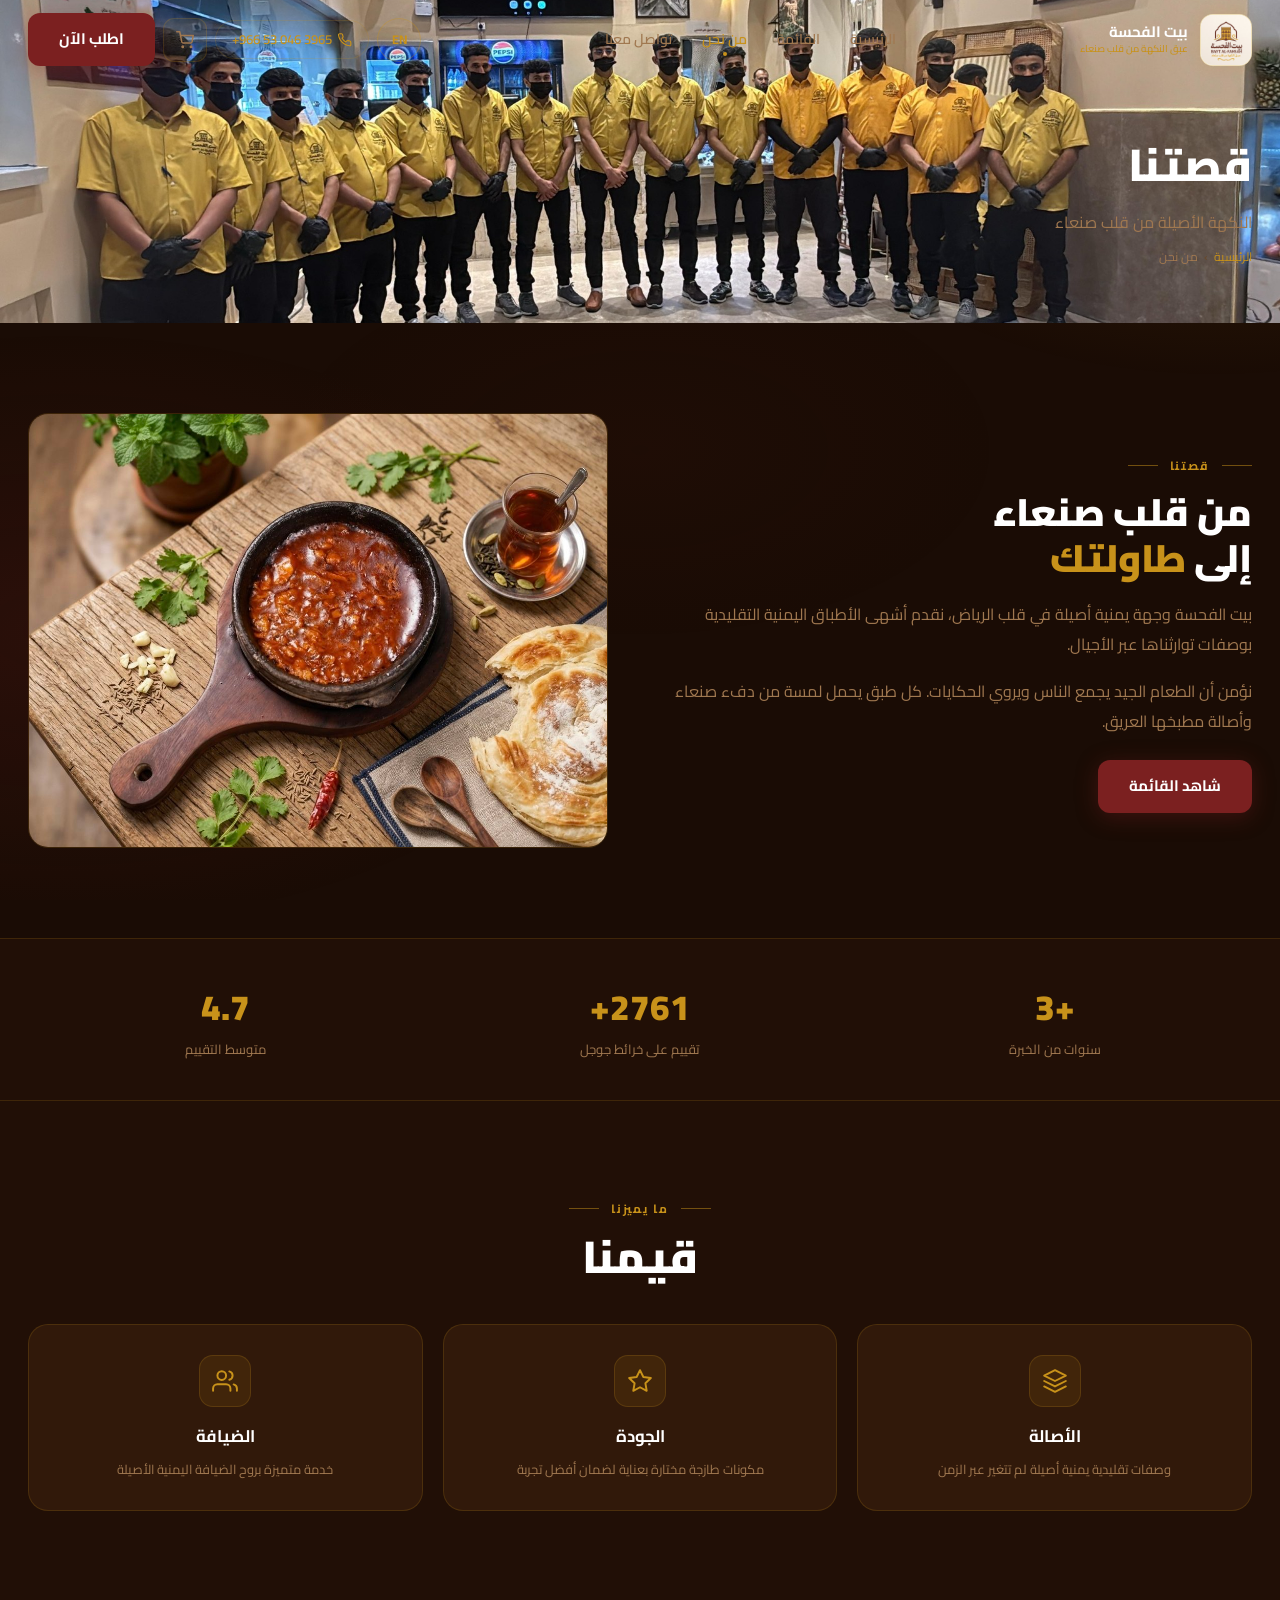
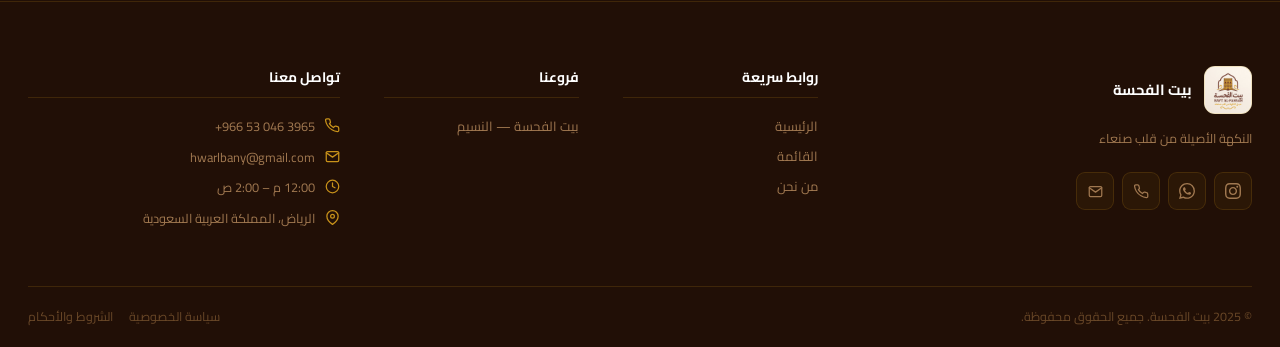
==== about.html @ 32261060 "Initial commit" ====
﻿<!DOCTYPE html>
<html lang="ar" dir="rtl">
<head>
  <meta charset="UTF-8">
  <meta name="viewport" content="width=device-width, initial-scale=1.0">
  <title>من نحن — بيت الفحسة</title>
  <meta name="description" content="قصة بيت الفحسة — وجهة يمنية أصيلة في قلب الرياض تقدم أصيل المطبخ اليمني.">
  <link rel="stylesheet" href="css/style.css">
</head>
<body>

<!-- ══ HEADER ══════════════════════════════════════════════════════ -->
<header class="site-header" id="siteHeader">
  <div class="header-inner">
    <a href="index.html" class="header-logo">
      <div class="logo-img-wrap">
        <img src="photos/loogogg.jpg" alt="بيت الفحسة">
      </div>
      <div class="logo-text-stack">
        <span class="logo-name">بيت الفحسة</span>
        <span class="logo-tag">عبق النكهة من قلب صنعاء</span>
      </div>
    </a>

    <nav class="main-nav">
      <a href="index.html"        class="nav-link"        id="navHome">الرئيسية</a>
      <a href="menu.html"         class="nav-link"        id="navMenu">القائمة</a>
      <a href="about.html"        class="nav-link active"  id="navAbout">من نحن</a>
      <a href="index.html#social" class="nav-link"        id="navContact">تواصل معنا</a>
    </nav>

    <div class="header-cta">
      <button class="lang-toggle" id="langToggle" onclick="window.toggleLang()">EN</button>
      <a href="tel:+966530463965" class="header-phone">
        <span class="icon" style="width:14px;height:14px;"><svg viewBox="0 0 24 24" fill="none" stroke="currentColor" stroke-width="2" stroke-linecap="round" stroke-linejoin="round"><path d="M22 16.92v3a2 2 0 01-2.18 2 19.79 19.79 0 01-8.63-3.07A19.5 19.5 0 013.95 12 19.79 19.79 0 01.87 3.43 2 2 0 012.86 1.28h3a2 2 0 012 1.72c.127.96.36 1.903.7 2.81a2 2 0 01-.45 2.11L7.09 9a16 16 0 006.29 6.29l1.79-1.79a2 2 0 012.11-.45c.907.34 1.85.573 2.81.7a2 2 0 011.72 2.07z"/></svg></span>
        <span class="phone-ltr" dir="ltr">+966 53 046 3965</span>
      </a>
      <button class="cart-btn" aria-label="السلة" onclick="window.openCart()">
        <span class="icon" style="width:18px;height:18px;"><svg viewBox="0 0 24 24" fill="none" stroke="currentColor" stroke-width="2" stroke-linecap="round" stroke-linejoin="round"><circle cx="9" cy="21" r="1"/><circle cx="20" cy="21" r="1"/><path d="M1 1h4l2.68 13.39a2 2 0 002 1.61h9.72a2 2 0 002-1.61L23 6H6"/></svg></span>
        <span class="cart-count" id="cartCount1"></span>
      </button>
      <a href="menu.html" class="btn btn-primary order-now-btn" id="headerOrderBtn">اطلب الآن</a>
    </div>

    <button class="hamburger" id="hamburger" aria-label="القائمة">
      <span></span><span></span><span></span>
    </button>
  </div>
</header>

<!-- ══ MOBILE NAV ═══════════════════════════════════════════════════ -->
<nav class="mobile-nav" id="mobileNav">
  <div class="mobile-nav-links">
    <a href="index.html"        class="mobile-nav-link"        id="mnavHome">الرئيسية</a>
    <a href="menu.html"         class="mobile-nav-link"        id="mnavMenu">القائمة</a>
    <a href="about.html"        class="mobile-nav-link active"  id="mnavAbout">من نحن</a>
    <a href="index.html#social" class="mobile-nav-link"        id="mnavContact">تواصل معنا</a>
    <a href="tel:+966530463965" class="mobile-call-link"><span class="phone-ltr" dir="ltr">+966 53 046 3965</span></a>
  </div>
</nav>

<!-- ══ PAGE HERO ════════════════════════════════════════════════════ -->
<section class="page-hero">
  <div class="page-hero-bg"><img src="photos/tt.jpg" alt=""></div>
  <div class="container page-hero-content">
    <h1 id="aboutTitle">من نحن</h1>
    <p id="aboutSub">النكهة الأصيلة من قلب صنعاء</p>
    <div class="breadcrumb">
      <a href="index.html">الرئيسية</a>
      <span class="breadcrumb-sep">›</span>
      <span>من نحن</span>
    </div>
  </div>
</section>

<!-- ══ STORY SECTION ════════════════════════════════════════════════ -->
<section class="section" id="aboutSection">
  <div class="container">
    <div class="about-story-grid">
      <div class="about-story-text reveal">
        <span class="section-badge">قصتنا</span>
        <h2>من قلب صنعاء<br>إلى <span class="gold-text">طاولتك</span></h2>
        <p id="aboutStory1">
          بيت الفحسة وجهة يمنية أصيلة في قلب الرياض، نقدم أشهى الأطباق اليمنية التقليدية بوصفات توارثناها عبر الأجيال.
        </p>
        <p id="aboutStory2">
          نؤمن أن الطعام الجيد يجمع الناس ويروي الحكايات. كل طبق يحمل لمسة من دفء صنعاء وأصالة مطبخها العريق.
        </p>
        <div style="display:flex; gap:12px; flex-wrap:wrap; margin-top:24px;">
          <a href="menu.html" class="btn btn-primary">شاهد القائمة</a>
        </div>
      </div>

      <div class="about-story-img reveal reveal-delay-2">
        <img src="photos/%D9%81%D8%AD%D8%B3%D8%A9.jpg" alt="فحسة يمنية">
      </div>
    </div>
  </div>
</section>

<!-- ══ STATS BAR ════════════════════════════════════════════════════ -->
<div style="background: var(--bg-2); border-top: 1px solid var(--border); border-bottom: 1px solid var(--border); padding: 40px 0;">
  <div class="container">
    <div style="display:grid; grid-template-columns: repeat(3, 1fr); gap:20px; text-align:center;">
      <div class="reveal reveal-delay-1">
        <div style="font-size:2.2rem; font-weight:900; color:var(--gold);">+3</div>
        <div style="font-size:0.82rem; color:var(--text-dim); margin-top:4px;">سنوات من الخبرة</div>
      </div>
      <div class="reveal reveal-delay-2">
        <div style="font-size:2.2rem; font-weight:900; color:var(--gold);">2761+</div>
        <div style="font-size:0.82rem; color:var(--text-dim); margin-top:4px;">تقييم على خرائط جوجل</div>
      </div>
      <div class="reveal reveal-delay-3">
        <div style="font-size:2.2rem; font-weight:900; color:var(--gold);">4.7</div>
        <div style="font-size:0.82rem; color:var(--text-dim); margin-top:4px;">متوسط التقييم</div>
      </div>
    </div>
  </div>
</div>

<!-- ══ VALUES ═══════════════════════════════════════════════════════ -->
<section class="section" style="background: var(--bg-2);">
  <div class="container">
    <div class="reveal" style="text-align:center; margin-bottom:40px;">
      <span class="section-badge">ما يميزنا</span>
      <h2 class="section-title" id="valuesTitle">قيمنا</h2>
    </div>

    <div class="values-grid">
      <div class="value-card reveal reveal-delay-1">
        <div class="value-icon">
          <svg viewBox="0 0 24 24"><path d="M12 2L2 7l10 5 10-5-10-5z"/><path d="M2 17l10 5 10-5"/><path d="M2 12l10 5 10-5"/></svg>
        </div>
        <div class="value-title" id="val1Title">الأصالة</div>
        <div class="value-desc" id="val1Desc">وصفات تقليدية يمنية أصيلة لم تتغير عبر الزمن</div>
      </div>
      <div class="value-card reveal reveal-delay-2">
        <div class="value-icon">
          <svg viewBox="0 0 24 24"><polygon points="12 2 15.09 8.26 22 9.27 17 14.14 18.18 21.02 12 17.77 5.82 21.02 7 14.14 2 9.27 8.91 8.26 12 2"/></svg>
        </div>
        <div class="value-title" id="val2Title">الجودة</div>
        <div class="value-desc" id="val2Desc">مكونات طازجة مختارة بعناية لضمان أفضل تجربة</div>
      </div>
      <div class="value-card reveal reveal-delay-3">
        <div class="value-icon">
          <svg viewBox="0 0 24 24"><path d="M17 21v-2a4 4 0 00-4-4H5a4 4 0 00-4 4v2"/><circle cx="9" cy="7" r="4"/><path d="M23 21v-2a4 4 0 00-3-3.87"/><path d="M16 3.13a4 4 0 010 7.75"/></svg>
        </div>
        <div class="value-title" id="val3Title">الضيافة</div>
        <div class="value-desc" id="val3Desc">خدمة متميزة بروح الضيافة اليمنية الأصيلة</div>
      </div>
    </div>
  </div>
</section>

<!-- ══ FOOTER ════════════════════════════════════════════════════════ -->
<footer class="site-footer">
  <div class="container">
    <div class="footer-grid">
      <div class="footer-brand">
        <a href="index.html" class="footer-logo">
          <div class="footer-logo-img"><img src="photos/loogogg.jpg" alt="بيت الفحسة"></div>
          <span class="footer-brand-name">بيت الفحسة</span>
        </a>
        <p class="footer-tagline">النكهة الأصيلة من قلب صنعاء</p>
        <div class="footer-socials">
          <a href="https://www.instagram.com/baytalfahsah?igsh=MTFmZjhxYzB3M2JnbQ==" target="_blank" rel="noopener" class="footer-social-btn" title="Instagram"><svg viewBox="0 0 24 24" fill="currentColor" style="width:16px;height:16px;"><path d="M12 2.163c3.204 0 3.584.012 4.85.07 3.252.148 4.771 1.691 4.919 4.919.058 1.265.069 1.645.069 4.849 0 3.205-.012 3.584-.069 4.849-.149 3.225-1.664 4.771-4.919 4.919-1.266.058-1.644.07-4.85.07-3.204 0-3.584-.012-4.849-.07-3.26-.149-4.771-1.699-4.919-4.92-.058-1.265-.07-1.644-.07-4.849 0-3.204.013-3.583.07-4.849.149-3.227 1.664-4.771 4.919-4.919 1.266-.057 1.645-.069 4.849-.069zm0-2.163c-3.259 0-3.667.014-4.947.072-4.358.2-6.78 2.618-6.98 6.98-.059 1.281-.073 1.689-.073 4.948 0 3.259.014 3.668.072 4.948.2 4.358 2.618 6.78 6.98 6.98 1.281.058 1.689.072 4.948.072 3.259 0 3.668-.014 4.948-.072 4.354-.2 6.782-2.618 6.979-6.98.059-1.28.073-1.689.073-4.948 0-3.259-.014-3.667-.072-4.947-.196-4.354-2.617-6.78-6.979-6.98-1.281-.059-1.69-.073-4.949-.073zm0 5.838c-3.403 0-6.162 2.759-6.162 6.162s2.759 6.163 6.162 6.163 6.162-2.759 6.162-6.163c0-3.403-2.759-6.162-6.162-6.162zm0 10.162c-2.209 0-4-1.79-4-4 0-2.209 1.791-4 4-4s4 1.791 4 4c0 2.21-1.791 4-4 4zm6.406-11.845c-.796 0-1.441.645-1.441 1.44s.645 1.44 1.441 1.44c.795 0 1.439-.645 1.439-1.44s-.644-1.44-1.439-1.44z"/></svg></a>
          <a href="https://wa.me/966530463965" target="_blank" rel="noopener" class="footer-social-btn" title="WhatsApp"><svg viewBox="0 0 24 24" fill="currentColor" style="width:16px;height:16px;"><path d="M17.472 14.382c-.297-.149-1.758-.867-2.03-.967-.273-.099-.471-.148-.67.15-.197.297-.767.966-.94 1.164-.173.199-.347.223-.644.075-.297-.15-1.255-.463-2.39-1.475-.883-.788-1.48-1.761-1.653-2.059-.173-.297-.018-.458.13-.606.134-.133.298-.347.446-.52.149-.174.198-.298.298-.497.099-.198.05-.371-.025-.52-.075-.149-.669-1.612-.916-2.207-.242-.579-.487-.5-.669-.51-.173-.008-.371-.01-.57-.01-.198 0-.52.074-.792.372-.272.297-1.04 1.016-1.04 2.479 0 1.462 1.065 2.875 1.213 3.074.149.198 2.096 3.2 5.077 4.487.709.306 1.262.489 1.694.625.712.227 1.36.195 1.871.118.571-.085 1.758-.719 2.006-1.413.248-.694.248-1.289.173-1.413-.074-.124-.272-.198-.57-.347m-5.421 7.403h-.004a9.87 9.87 0 01-5.031-1.378l-.361-.214-3.741.982.998-3.648-.235-.374a9.86 9.86 0 01-1.51-5.26c.001-5.45 4.436-9.884 9.888-9.884 2.64 0 5.122 1.03 6.988 2.898a9.825 9.825 0 012.893 6.994c-.003 5.45-4.437 9.884-9.885 9.884m8.413-18.297A11.815 11.815 0 0012.05 0C5.495 0 .16 5.335.157 11.892c0 2.096.547 4.142 1.588 5.945L.057 24l6.305-1.654a11.882 11.882 0 005.683 1.448h.005c6.554 0 11.89-5.335 11.893-11.893a11.821 11.821 0 00-3.48-8.413z"/></svg></a>
          <a href="tel:+966530463965" class="footer-social-btn" title="Phone"><svg viewBox="0 0 24 24" fill="none" stroke="currentColor" stroke-width="2" stroke-linecap="round" stroke-linejoin="round" style="width:15px;height:15px;"><path d="M22 16.92v3a2 2 0 01-2.18 2 19.79 19.79 0 01-8.63-3.07A19.5 19.5 0 013.95 12 19.79 19.79 0 01.87 3.43 2 2 0 012.86 1.28h3a2 2 0 012 1.72c.127.96.36 1.903.7 2.81a2 2 0 01-.45 2.11L7.09 9a16 16 0 006.29 6.29l1.79-1.79a2 2 0 012.11-.45c.907.34 1.85.573 2.81.7a2 2 0 011.72 2.07z"/></svg></a>
          <a href="mailto:hwarlbany@gmail.com" class="footer-social-btn" title="Email"><svg viewBox="0 0 24 24" fill="none" stroke="currentColor" stroke-width="2" stroke-linecap="round" stroke-linejoin="round" style="width:15px;height:15px;"><path d="M4 4h16c1.1 0 2 .9 2 2v12c0 1.1-.9 2-2 2H4c-1.1 0-2-.9-2-2V6c0-1.1.9-2 2-2z"/><polyline points="22,6 12,13 2,6"/></svg></a>
        </div>
      </div>
      <div class="footer-col">
        <h4 id="footerLinksTitle">روابط سريعة</h4>
        <div class="footer-links">
          <a href="index.html" class="footer-link" id="fNavHome">الرئيسية</a>
          <a href="menu.html"  class="footer-link" id="fNavMenu">القائمة</a>
          <a href="about.html" class="footer-link" id="fNavAbout">من نحن</a>
        </div>
      </div>
      <div class="footer-col">
        <h4 id="footerBranchesTitle">فروعنا</h4>
        <div class="footer-links">
          <a href="index.html#locationSection" class="footer-link branch-name-text">بيت الفحسة — النسيم</a>
        </div>
      </div>
      <div class="footer-col">
        <h4 id="footerContactTitle">تواصل معنا</h4>
        <div class="footer-contact-row"><span class="ico"><svg viewBox="0 0 24 24"><path d="M22 16.92v3a2 2 0 01-2.18 2 19.79 19.79 0 01-8.63-3.07A19.5 19.5 0 013.95 12 19.79 19.79 0 01.87 3.43 2 2 0 012.86 1.28h3a2 2 0 012 1.72c.127.96.36 1.903.7 2.81a2 2 0 01-.45 2.11L7.09 9a16 16 0 006.29 6.29l1.79-1.79a2 2 0 012.11-.45c.907.34 1.85.573 2.81.7a2 2 0 011.72 2.07z"/></svg></span><a href="tel:+966530463965"><span class="phone-ltr" dir="ltr">+966 53 046 3965</span></a></div>
        <div class="footer-contact-row"><span class="ico"><svg viewBox="0 0 24 24"><path d="M4 4h16c1.1 0 2 .9 2 2v12c0 1.1-.9 2-2 2H4c-1.1 0-2-.9-2-2V6c0-1.1.9-2 2-2z"/><polyline points="22,6 12,13 2,6"/></svg></span><a href="mailto:hwarlbany@gmail.com">hwarlbany@gmail.com</a></div>
        <div class="footer-contact-row"><span class="ico"><svg viewBox="0 0 24 24"><circle cx="12" cy="12" r="10"/><polyline points="12 6 12 12 16 14"/></svg></span><span class="branch-hours-text">12:00 م – 2:00 ص</span></div>
        <div class="footer-contact-row"><span class="ico"><svg viewBox="0 0 24 24"><path d="M21 10c0 7-9 13-9 13s-9-6-9-13a9 9 0 0118 0z"/><circle cx="12" cy="10" r="3"/></svg></span><span>الرياض، المملكة العربية السعودية</span></div>
      </div>
    </div>
    <div class="footer-bottom">
      <span class="footer-copy" id="footerCopy">© 2025 بيت الفحسة. جميع الحقوق محفوظة.</span>
      <div class="footer-legal"><a href="#">سياسة الخصوصية</a><a href="#">الشروط والأحكام</a></div>
    </div>
  </div>
</footer>

<!-- ══ CART + CHECKOUT ══════════════════════════════════════════════ -->
<div class="cart-overlay" id="cartOverlay"></div>
<div class="cart-drawer" id="cartDrawer">
  <div class="cart-header">
    <h3 id="cartTitle">سلة الطلبات</h3>
    <button class="cart-close-btn" onclick="window.closeCart()">✕</button>
  </div>
  <div class="cart-body" id="cartBody"></div>
  <div class="cart-footer">
    <div class="delivery-note" id="deliveryNote">رسوم التوصيل تُحدد عند التواصل</div>
    <div class="cod-badge" id="cartCodBadge">الدفع عند الاستلام</div>
    <div class="cart-total-row">
      <span class="cart-total-label" id="cartTotalLabel">المجموع</span>
      <span class="cart-total-value" id="cartTotal">0 ر.س</span>
    </div>
    <button class="proceed-btn" id="proceedBtn" onclick="window.openCheckout()" disabled>تأكيد الطلب</button>
  </div>
</div>

<div class="checkout-modal" id="checkoutModal">
  <div class="checkout-header">
    <button class="back-btn" onclick="window.closeCheckout()">←</button>
    <h3 id="checkoutTitle">إتمام الطلب</h3>
  </div>
  <div class="checkout-body">
    <div class="co-section-title" id="coInfoTitle">بيانات التوصيل</div>
    <div class="co-field">
      <label data-i18n-label="co.name.lbl">الاسم الكامل <span class="co-required">*</span></label>
      <input type="text" id="coName" required data-i18n-ph="co.name.ph" placeholder="أدخل اسمك الكامل">
    </div>
    <div class="co-field">
      <label data-i18n-label="co.ph.lbl">رقم الهاتف <span class="co-required">*</span></label>
      <input type="tel" id="coPhone" dir="ltr" required data-i18n-ph="co.ph.ph" placeholder="05xxxxxxxx">
    </div>
    <div class="co-field">
      <label data-i18n-label="co.addr.lbl">عنوان التوصيل <span class="co-required">*</span></label>
      <textarea id="coAddress" required data-i18n-ph="co.addr.ph" placeholder="حي، شارع، رقم المبنى…"></textarea>
    </div>
    <div class="co-field">
      <label data-i18n-label="co.note.lbl">ملاحظات (اختياري)</label>
      <textarea id="coNotes" data-i18n-ph="co.note.ph" placeholder="أي تعليمات إضافية…"></textarea>
    </div>
    <div class="co-section-title" id="coSummaryTitle" style="margin-top:20px;">ملخص الطلب</div>
    <div id="coSummary" class="co-summary"></div>
    <div class="co-total-rows">
      <div class="co-total-row" id="coDeliveryRow"></div>
      <div class="co-total-row grand" id="coGrandTotal"></div>
    </div>
  </div>
  <div class="checkout-footer">
    <div class="cod-badge" id="coCodBadge" style="margin-bottom:10px;">الدفع عند الاستلام</div>
    <button class="submit-btn" id="submitBtn" onclick="window.submitOrder()">تأكيد الطلب</button>
  </div>
</div>

<script src="js/main.js"></script>
<script src="js/i18n.js"></script>
</body>
</html>
---- css/style.css ----
@import url('https://fonts.googleapis.com/css2?family=Cairo:wght@300;400;600;700;900&family=Noto+Sans+Arabic:wght@300;400;600;700;900&display=swap');

/* ══════════════════════════════════════════════
   BRAND IDENTITY — extracted from logo
   Maroon: #6B1E1E  |  Gold: #C8921A
   BG: deep warm espresso brown (not black)
   ══════════════════════════════════════════════ */
:root {
  /* Backgrounds — warm espresso tones, never black */
  --bg:           #1A0C05;
  --bg-2:         #210F06;
  --bg-3:         #2A1408;
  --card-bg:      #31190A;
  --card-hover:   #3C200D;

  /* Brand */
  --red:          #7B2020;
  --red-hover:    #962828;
  --red-deep:     #5A1A14;
  --gold:         #C8921A;
  --gold-light:   #D4A82E;
  --gold-dim:     rgba(200,146,26,0.13);
  --gold-glow:    rgba(200,146,26,0.22);

  /* Text */
  --white:        #FFFFFF;
  --text:         #EDD9C0;
  --text-2:       #D4B898;
  --text-dim:     #A07850;
  --muted:        #6A4828;

  /* Borders */
  --border:       rgba(200,146,26,0.18);
  --border-h:     rgba(200,146,26,0.52);
  --border-sub:   rgba(255,255,255,0.06);

  /* Shadows */
  --shadow:       0 12px 50px rgba(0,0,0,0.65);
  --shadow-card:  0 4px 24px rgba(0,0,0,0.45);
  --glow-gold:    0 0 50px rgba(200,146,26,0.18);
  --glow-red:     0 0 50px rgba(123,32,32,0.28);

  /* Shape */
  --radius:       12px;
  --radius-lg:    20px;
  --radius-xl:    32px;
  --transition:   0.3s cubic-bezier(0.4,0,0.2,1);
  --header-h:     80px;
}

/* ── Reset ─────────────────────────────────── */
*, *::before, *::after { box-sizing: border-box; margin: 0; padding: 0; }
html { font-size: 16px; direction: rtl; scroll-behavior: smooth; }
html[dir="ltr"] { direction: ltr; }
body {
  font-family: 'Cairo', 'Noto Sans Arabic', sans-serif;
  background: var(--bg);
  color: var(--text);
  line-height: 1.6;
  overflow-x: hidden;
}
/* Warm ambient glow */
body::before {
  content: '';
  position: fixed; inset: 0; z-index: -1; pointer-events: none;
  background:
    radial-gradient(ellipse 70% 55% at 5% 70%, rgba(123,32,32,0.18) 0%, transparent 60%),
    radial-gradient(ellipse 55% 45% at 95% 15%, rgba(200,146,26,0.12) 0%, transparent 60%),
    radial-gradient(ellipse 40% 30% at 50% 50%, rgba(90,26,20,0.08) 0%, transparent 70%);
}
img { max-width: 100%; display: block; }
a { text-decoration: none; color: inherit; }

/* ── Utility ────────────────────────────────── */
.container { width: 100%; max-width: 1280px; margin: 0 auto; padding: 0 28px; }
.section { padding: 90px 0; }
.gold-text { color: var(--gold); }
.phone-ltr { direction: ltr; unicode-bidi: embed; display: inline; }

/* ── Section ornament ── */
.section-badge {
  display: inline-flex;
  align-items: center;
  gap: 12px;
  color: var(--gold);
  font-size: 0.75rem;
  font-weight: 700;
  letter-spacing: 0.14em;
  text-transform: uppercase;
  margin-bottom: 14px;
}
.section-badge::before,
.section-badge::after {
  content: '';
  width: 30px; height: 1px;
  background: var(--gold);
  opacity: 0.5;
}
.section-title {
  font-size: clamp(1.9rem, 4vw, 2.8rem);
  font-weight: 900;
  color: var(--white);
  line-height: 1.15;
  margin-bottom: 14px;
}
.section-desc { color: var(--text-dim); max-width: 520px; margin-bottom: 44px; line-height: 1.8; }

/* Ornamental separator */
.ornament-sep {
  display: flex; align-items: center; gap: 14px;
  width: 180px; margin: 28px auto;
}
.ornament-sep .line {
  flex: 1; height: 1px;
  background: linear-gradient(to right, transparent, var(--gold));
  opacity: 0.5;
}
.ornament-sep .line.rev { background: linear-gradient(to left, transparent, var(--gold)); }
.ornament-sep .gem { color: var(--gold); font-size: 0.6rem; opacity: 0.8; }

/* ── Buttons ────────────────────────────────── */
.btn {
  display: inline-flex; align-items: center; justify-content: center; gap: 8px;
  padding: 13px 30px;
  border-radius: var(--radius);
  font-family: inherit; font-size: 0.95rem; font-weight: 700;
  cursor: pointer; border: none;
  transition: var(--transition); white-space: nowrap;
  position: relative; overflow: hidden;
}
.btn::after {
  content: '';
  position: absolute; top: 0; left: -100%;
  width: 100%; height: 100%;
  background: linear-gradient(90deg, transparent, rgba(255,255,255,0.07), transparent);
  transition: left 0.55s;
}
.btn:hover::after { left: 100%; }

.btn-primary {
  background: var(--red); color: var(--white);
  border: 1.5px solid transparent;
  box-shadow: 0 4px 22px rgba(123,32,32,0.38);
}
.btn-primary:hover { background: var(--red-hover); transform: translateY(-2px); box-shadow: 0 8px 30px rgba(123,32,32,0.5); }

.btn-gold {
  background: var(--gold); color: #1A0800; font-weight: 800;
  box-shadow: 0 4px 22px rgba(200,146,26,0.32);
}
.btn-gold:hover { background: var(--gold-light); transform: translateY(-2px); box-shadow: 0 8px 30px rgba(200,146,26,0.45); }

.btn-outline {
  background: transparent; color: var(--white);
  border: 1.5px solid rgba(255,255,255,0.3);
}
.btn-outline:hover { background: rgba(255,255,255,0.07); border-color: rgba(255,255,255,0.6); transform: translateY(-2px); }

.btn-outline-gold {
  background: transparent; color: var(--gold);
  border: 1.5px solid rgba(200,146,26,0.45);
}
.btn-outline-gold:hover { background: var(--gold-dim); border-color: var(--gold); transform: translateY(-2px); }

.btn-ghost {
  background: rgba(255,255,255,0.05); color: var(--text);
  border: 1px solid var(--border);
}
.btn-ghost:hover { background: rgba(255,255,255,0.09); border-color: var(--border-h); transform: translateY(-2px); }

/* ── Card base ──────────────────────────────── */
.card {
  background: var(--card-bg);
  border: 1px solid var(--border);
  border-radius: var(--radius-lg);
  position: relative; overflow: hidden;
  transition: var(--transition);
}
.card::before {
  content: '';
  position: absolute; top: 0; left: 0; right: 0;
  height: 1.5px;
  background: linear-gradient(90deg, transparent, var(--gold), transparent);
  opacity: 0; transition: opacity 0.3s;
}
.card:hover::before { opacity: 1; }
.card:hover {
  border-color: var(--border-h);
  box-shadow: var(--shadow-card), var(--glow-gold);
  transform: translateY(-3px);
}

/* ══════════════════════════════════════════════
   HEADER
   ══════════════════════════════════════════════ */
.site-header {
  position: fixed; top: 0; left: 0; right: 0;
  height: var(--header-h);
  z-index: 1000;
  background: transparent;
  transition: background 0.4s ease, border-color 0.4s ease, box-shadow 0.4s ease;
  display: flex; align-items: center;
  border-bottom: 1px solid transparent;
}
.site-header.scrolled {
  backdrop-filter: blur(28px);
  -webkit-backdrop-filter: blur(28px);
  background: rgba(22,10,4,0.92);
  border-bottom-color: var(--border);
  box-shadow: 0 2px 24px rgba(0,0,0,0.35);
}
.header-inner {
  width: 100%; max-width: 1440px;
  margin: 0 auto; padding: 0 28px;
  display: flex; align-items: center;
  justify-content: space-between; gap: 16px;
}
.header-logo {
  display: flex; align-items: center; gap: 12px;
  flex-shrink: 0; text-decoration: none;
}
.logo-img-wrap {
  width: 52px; height: 52px;
  border-radius: 13px;
  overflow: hidden;
  background: #fff;
  flex-shrink: 0;
  border: 1.5px solid rgba(200,146,26,0.3);
  box-shadow: 0 0 16px rgba(200,146,26,0.15);
}
.logo-img-wrap img { width: 100%; height: 100%; object-fit: contain; }
.logo-text-stack { display: flex; flex-direction: column; }
.logo-name { font-size: 0.94rem; font-weight: 700; color: var(--white); line-height: 1.2; }
.logo-tag { font-size: 0.61rem; color: var(--gold); font-weight: 500; }

.main-nav { display: flex; align-items: center; gap: 2px; }
.nav-link {
  position: relative;
  padding: 8px 14px; border-radius: 8px;
  font-size: 0.88rem; font-weight: 600;
  color: var(--text-dim); transition: var(--transition);
}
.nav-link:hover { color: var(--white); background: rgba(255,255,255,0.05); }
.nav-link.active { color: var(--gold); }
.nav-link.active::after {
  content: '';
  position: absolute; bottom: 3px; left: 50%; transform: translateX(-50%);
  width: 4px; height: 4px; border-radius: 50%;
  background: var(--gold);
}

.header-cta { display: flex; align-items: center; gap: 8px; flex-shrink: 0; }
.lang-toggle {
  width: 44px; height: 44px; border-radius: 50px;
  background: rgba(200,146,26,0.08);
  border: 1.5px solid rgba(200,146,26,0.28);
  color: var(--gold);
  font-family: inherit; font-size: 0.78rem; font-weight: 700;
  cursor: pointer; transition: var(--transition);
  display: flex; align-items: center; justify-content: center;
}
.lang-toggle:hover { background: rgba(200,146,26,0.16); }
.header-phone {
  display: flex; align-items: center; gap: 6px;
  padding: 8px 16px; border-radius: 50px;
  border: 1px solid var(--border);
  color: var(--gold); font-size: 0.82rem; font-weight: 600;
  transition: var(--transition);
}
.header-phone:hover { background: var(--gold-dim); border-color: var(--gold); }
.cart-btn {
  position: relative;
  width: 44px; height: 44px;
  background: rgba(200,146,26,0.06);
  border: 1px solid var(--border);
  border-radius: 11px; color: var(--text-dim);
  cursor: pointer;
  display: flex; align-items: center; justify-content: center;
  transition: var(--transition); font-size: 1.1rem;
}
.cart-btn:hover { background: var(--gold-dim); color: var(--gold); border-color: var(--border-h); }
.cart-count {
  position: absolute; top: -4px; left: -4px;
  width: 18px; height: 18px;
  background: var(--red); color: #fff;
  font-size: 0.62rem; font-weight: 700;
  border-radius: 50%;
  display: none; align-items: center; justify-content: center;
}
.cart-count.visible { display: flex; }
.order-now-btn { display: flex; }

.hamburger {
  display: none; flex-direction: column; gap: 4.5px;
  width: 44px; height: 44px;
  align-items: center; justify-content: center;
  background: none; border: none;
  cursor: pointer; padding: 0;
  border-radius: 10px; transition: var(--transition);
}
.hamburger:hover { background: rgba(255,255,255,0.05); }
.hamburger span { display: block; width: 22px; height: 2px; background: var(--text-dim); border-radius: 2px; transition: var(--transition); }
.hamburger.open span:nth-child(1) { transform: translateY(6.5px) rotate(45deg); background: var(--gold); }
.hamburger.open span:nth-child(2) { opacity: 0; }
.hamburger.open span:nth-child(3) { transform: translateY(-6.5px) rotate(-45deg); background: var(--gold); }

.mobile-nav {
  display: none; position: fixed;
  top: var(--header-h); left: 0; right: 0;
  background: rgba(12,8,6,0.98);
  backdrop-filter: blur(24px);
  z-index: 999; padding: 12px 16px 24px;
  border-bottom: 1px solid var(--border);
}
.mobile-nav.open { display: block; }
.mobile-nav-links { display: flex; flex-direction: column; gap: 2px; }
.mobile-nav-link {
  display: flex; align-items: center;
  padding: 13px 16px; border-radius: var(--radius);
  font-size: 1rem; font-weight: 700;
  color: var(--text-dim); transition: var(--transition);
  border-bottom: 1px solid var(--border-sub);
}
.mobile-nav-link:last-of-type { border-bottom: none; }
.mobile-nav-link:hover, .mobile-nav-link.active { color: var(--gold); background: var(--gold-dim); }
.mobile-call-link {
  display: flex; align-items: center; gap: 10px;
  padding: 12px 16px; margin-top: 12px;
  border-radius: var(--radius);
  background: rgba(200,146,26,0.08);
  border: 1px solid rgba(200,146,26,0.22);
  color: var(--gold); font-weight: 700; font-size: 0.94rem;
  direction: ltr; justify-content: center;
}

/* ══════════════════════════════════════════════
   REVEAL ANIMATIONS
   ══════════════════════════════════════════════ */
.reveal { opacity: 0; transform: translateY(28px); transition: opacity 0.72s ease, transform 0.72s ease; }
.reveal.visible { opacity: 1; transform: translateY(0); }
.reveal-delay-1 { transition-delay: 0.1s; }
.reveal-delay-2 { transition-delay: 0.2s; }
.reveal-delay-3 { transition-delay: 0.3s; }
.reveal-delay-4 { transition-delay: 0.4s; }
.reveal-delay-5 { transition-delay: 0.5s; }

/* ══════════════════════════════════════════════
   HERO
   ══════════════════════════════════════════════ */
.hero {
  position: relative;
  min-height: 100dvh;
  display: flex; align-items: center; justify-content: center;
  overflow: hidden; padding-top: var(--header-h);
}
.hero-media { position: absolute; inset: 0; z-index: 0; }
.hero-video { width: 100%; height: 100%; object-fit: cover; }
.hero-img-fallback { width: 100%; height: 100%; object-fit: cover; }
.hero-overlay {
  position: absolute; inset: 0;
  background:
    linear-gradient(to top, rgba(22,10,4,0.97) 0%, rgba(22,10,4,0.55) 50%, rgba(22,10,4,0.15) 100%);
}
/* Vignette sides */
.hero-vignette {
  position: absolute; inset: 0; z-index: 1; pointer-events: none;
  background:
    radial-gradient(ellipse 80% 100% at 50% 50%, transparent 40%, rgba(12,8,6,0.7) 100%);
}
.hero-content {
  position: relative; z-index: 2;
  text-align: center;
  padding: 40px 24px;
  max-width: 780px; width: 100%;
}

/* Hero Logo */
.hero-logo-wrap {
  position: relative;
  margin: 0 auto 32px;
  width: 140px; height: 140px;
}
.hero-logo-glow {
  position: absolute; inset: -20px;
  background: radial-gradient(circle, rgba(200,146,26,0.22) 0%, transparent 70%);
  border-radius: 50%;
  animation: logo-pulse 3.5s ease-in-out infinite;
  z-index: 0;
}
@keyframes logo-pulse {
  0%, 100% { opacity: 0.5; transform: scale(1); }
  50% { opacity: 1; transform: scale(1.08); }
}
.hero-logo-frame {
  position: relative; z-index: 1;
  width: 140px; height: 140px;
  border-radius: 28px;
  overflow: hidden;
  background: #fff;
  border: 2px solid rgba(200,146,26,0.5);
  box-shadow:
    0 0 0 6px rgba(200,146,26,0.06),
    0 0 0 12px rgba(200,146,26,0.03),
    0 20px 60px rgba(0,0,0,0.6);
}
.hero-logo-frame img { width: 100%; height: 100%; object-fit: contain; }

.hero-ornament {
  color: var(--gold);
  font-size: 0.75rem;
  letter-spacing: 0.3em;
  margin-bottom: 20px;
  opacity: 0.7;
}

/* Hero eyebrow — small English brand name */
.hero-eyebrow {
  font-size: clamp(0.65rem, 1.5vw, 0.8rem);
  font-weight: 700;
  letter-spacing: 0.35em;
  color: var(--gold);
  margin-bottom: 18px;
  opacity: 0.85;
}
.hero-title {
  font-size: clamp(3.5rem, 10vw, 7.5rem);
  font-weight: 900;
  color: var(--white);
  line-height: 1;
  margin-bottom: 20px;
  text-shadow: 0 8px 60px rgba(0,0,0,0.6);
}
/* Gold tagline with flanking lines */
.hero-tagline-row {
  display: flex;
  align-items: center;
  justify-content: center;
  gap: 16px;
  margin-bottom: 28px;
}
.hero-tagline-line {
  flex: 1;
  max-width: 80px;
  height: 1px;
  background: linear-gradient(to right, transparent, rgba(200,146,26,0.6));
}
.hero-tagline-line.rev { background: linear-gradient(to left, transparent, rgba(200,146,26,0.6)); }
/* Shimmer gold tagline below the title */
.hero-tagline-gold {
  font-size: clamp(0.88rem, 2vw, 1.15rem);
  font-weight: 600;
  letter-spacing: 0.06em;
  background: linear-gradient(135deg, var(--gold) 0%, var(--gold-light) 50%, var(--gold) 100%);
  -webkit-background-clip: text;
  -webkit-text-fill-color: transparent;
  background-clip: text;
  background-size: 200% auto;
  animation: shimmer-text 4s linear infinite;
  white-space: nowrap;
}
.hero-title .line-gold {
  display: block;
  background: linear-gradient(135deg, var(--gold) 0%, var(--gold-light) 50%, var(--gold) 100%);
  -webkit-background-clip: text;
  -webkit-text-fill-color: transparent;
  background-clip: text;
  background-size: 200% auto;
  animation: shimmer-text 4s linear infinite;
}
@keyframes shimmer-text {
  0% { background-position: 0% center; }
  100% { background-position: 200% center; }
}
.hero-subtitle {
  font-size: clamp(0.9rem, 2vw, 1.08rem);
  color: rgba(237,217,192,0.7);
  max-width: 500px; margin: 0 auto 34px;
  line-height: 1.8;
}
.hero-ctas { display: flex; gap: 12px; justify-content: center; flex-wrap: wrap; margin-bottom: 48px; }
.hero-ctas .btn { min-width: 158px; padding: 14px 34px; font-size: 1rem; }

.hero-stats {
  display: inline-flex;
  background: rgba(255,255,255,0.04);
  backdrop-filter: blur(14px);
  border: 1px solid var(--border);
  border-radius: 50px;
  padding: 14px 0;
  flex-wrap: wrap; justify-content: center;
}
.stat-item {
  display: flex; flex-direction: column; align-items: center;
  padding: 0 26px; position: relative;
}
.stat-item + .stat-item::before {
  content: '';
  position: absolute; left: 0; top: 10%; height: 80%; width: 1px;
  background: var(--border);
}
.stat-num { font-size: 1.35rem; font-weight: 900; color: var(--gold); line-height: 1; }
.stat-label { font-size: 0.67rem; color: var(--text-dim); margin-top: 3px; }

/* ══════════════════════════════════════════════
   FEATURED DISHES
   ══════════════════════════════════════════════ */
.featured-with-video {
  display: grid;
  grid-template-columns: 1fr 260px;
  gap: 20px;
  align-items: stretch;
}
.featured-video-card {
  border-radius: var(--radius-lg);
  overflow: hidden;
  border: 1px solid var(--border);
  box-shadow: 0 12px 40px rgba(0,0,0,0.4);
  min-height: 320px;
}
.featured-video-card video {
  width: 100%; height: 100%;
  object-fit: cover;
  display: block;
}
.featured-grid { display: grid; grid-template-columns: repeat(3, 1fr); gap: 20px; }
.featured-card {
  position: relative;
  border-radius: var(--radius-lg);
  overflow: hidden;
  aspect-ratio: 4/5;
  cursor: pointer;
  display: block;
  transition: var(--transition);
  border: 1px solid var(--border);
}
.featured-card:hover { transform: translateY(-5px); border-color: var(--border-h); box-shadow: var(--glow-gold); }
.featured-card:hover .featured-img { transform: scale(1.07); }
.featured-img { width: 100%; height: 100%; object-fit: cover; transition: transform 0.65s ease; }
.featured-overlay { position: absolute; inset: 0; background: linear-gradient(to top, rgba(12,8,6,0.96) 0%, rgba(12,8,6,0.3) 55%, transparent 100%); }
.featured-body { position: absolute; bottom: 0; left: 0; right: 0; padding: 22px; }
.featured-badge {
  display: inline-block;
  background: var(--red); color: #fff;
  font-size: 0.68rem; font-weight: 700;
  padding: 4px 13px; border-radius: 50px;
  margin-bottom: 10px;
}
.featured-badge.badge-gold { background: var(--gold); color: #1A0800; }
.featured-name { font-size: 1.22rem; font-weight: 900; color: var(--white); margin-bottom: 6px; }
.featured-desc {
  font-size: 0.79rem; color: var(--text-dim);
  margin-bottom: 14px;
  display: -webkit-box;
  -webkit-line-clamp: 2;
  -webkit-box-orient: vertical;
  overflow: hidden;
}
.featured-footer { display: flex; align-items: center; justify-content: space-between; }
.featured-price { font-size: 1.08rem; font-weight: 700; color: var(--gold); }
.featured-price small { font-size: 0.65rem; color: var(--text-dim); font-weight: 400; }
.featured-cta {
  display: flex; align-items: center; gap: 5px;
  color: var(--gold); font-size: 0.78rem; font-weight: 700;
  transition: gap 0.2s ease;
}
.featured-card:hover .featured-cta { gap: 10px; }

/* ══════════════════════════════════════════════
   LOCATION / BRANCH SECTION
   ══════════════════════════════════════════════ */
.location-card {
  background: var(--card-bg);
  border: 1px solid var(--border);
  border-radius: var(--radius-xl);
  overflow: hidden;
  display: grid;
  grid-template-columns: 1.1fr 1fr;
}
.location-photo {
  position: relative;
  overflow: hidden;
  min-height: 380px;
}
.location-photo img {
  width: 100%; height: 100%;
  object-fit: cover;
  transition: transform 0.6s ease;
}
.location-card:hover .location-photo img { transform: scale(1.04); }
.location-photo-overlay {
  position: absolute; inset: 0;
  background: linear-gradient(to left, rgba(31,21,8,0.8) 0%, transparent 60%);
}
.location-body {
  padding: 44px 40px;
  display: flex; flex-direction: column; justify-content: center; gap: 20px;
}
.location-name {
  font-size: 1.5rem; font-weight: 900; color: var(--white);
  margin-bottom: 4px;
}
.location-area { font-size: 0.88rem; color: var(--gold); margin-bottom: 4px; }
.location-info-list { display: flex; flex-direction: column; gap: 10px; }
.location-info-row {
  display: flex; align-items: flex-start; gap: 10px;
  font-size: 0.82rem; color: var(--text-dim);
}
.location-info-row .ico { width: 16px; height: 16px; flex-shrink: 0; color: var(--gold); margin-top: 2px; }
.location-info-row .ico svg { width: 100%; height: 100%; stroke: currentColor; fill: none; stroke-width: 2; stroke-linecap: round; stroke-linejoin: round; }
.location-actions { display: flex; gap: 10px; flex-wrap: wrap; margin-top: 6px; }
.location-actions .btn { flex: 1; min-width: 130px; padding: 11px 18px; font-size: 0.84rem; }

/* ══════════════════════════════════════════════
   SVG ICON SYSTEM
   ══════════════════════════════════════════════ */
.icon {
  display: inline-flex; align-items: center; justify-content: center;
  width: 1.1em; height: 1.1em; flex-shrink: 0; color: inherit;
}
.icon svg { width: 100%; height: 100%; }

/* ══════════════════════════════════════════════
   SOCIAL SECTION — Professional
   ══════════════════════════════════════════════ */
.social-pro-grid {
  display: grid;
  grid-template-columns: repeat(2, 1fr);
  gap: 16px;
  max-width: 860px;
  margin: 0 auto;
}
.social-pro-card {
  display: flex; align-items: center; gap: 20px;
  padding: 22px 28px;
  background: var(--card-bg);
  border: 1px solid var(--border);
  border-radius: var(--radius-lg);
  text-decoration: none;
  transition: var(--transition);
  position: relative; overflow: hidden;
}
.social-pro-card::after {
  content: '';
  position: absolute; top: 0; left: 0; right: 0;
  height: 2px;
  opacity: 0; transition: opacity 0.3s;
}
.social-pro-card.instagram::after { background: linear-gradient(90deg,#f09433,#dc2743,#bc1888); }
.social-pro-card.facebook::after  { background: #1877f2; }
.social-pro-card.whatsapp::after  { background: #25D366; }
.social-pro-card.tiktok::after    { background: linear-gradient(90deg,#69C9D0,#EE1D52); }
.social-pro-card:hover { transform: translateY(-3px); border-color: var(--border-h); box-shadow: var(--shadow-card); }
.social-pro-card:hover::after { opacity: 1; }
.social-pro-icon {
  width: 50px; height: 50px; border-radius: 14px;
  display: flex; align-items: center; justify-content: center; flex-shrink: 0;
}
.social-pro-icon svg { width: 26px; height: 26px; fill: #fff; }
.social-pro-card.instagram .social-pro-icon { background: linear-gradient(135deg,#f09433,#e6683c,#dc2743,#cc2366,#bc1888); }
.social-pro-card.facebook  .social-pro-icon { background: #1877f2; }
.social-pro-card.whatsapp  .social-pro-icon { background: linear-gradient(135deg,#25D366,#128C7E); }
.social-pro-card.tiktok    .social-pro-icon { background: #111; border: 1px solid rgba(105,201,208,0.3); }
.social-pro-info { flex: 1; min-width: 0; }
.social-pro-name { font-size: 0.98rem; font-weight: 700; color: var(--white); margin-bottom: 3px; }
.social-pro-cta  { font-size: 0.78rem; color: var(--text-dim); }
.social-pro-arrow {
  width: 20px; height: 20px; color: var(--gold);
  opacity: 0.4; transition: var(--transition); flex-shrink: 0;
  display: flex; align-items: center; justify-content: center;
}
.social-pro-arrow svg { width: 100%; height: 100%; stroke: currentColor; fill: none; }
html[dir="rtl"] .social-pro-arrow svg { transform: scaleX(-1); }
.social-pro-card:hover .social-pro-arrow { opacity: 1; }

/* ══════════════════════════════════════════════
   VIDEO SHOWCASE
   ══════════════════════════════════════════════ */
.video-showcase-wrap {
  max-width: 420px;
  margin: 0 auto;
  border-radius: 24px;
  overflow: hidden;
  box-shadow: 0 28px 70px rgba(0,0,0,0.55), 0 0 0 1px var(--border);
  position: relative;
}
.showcase-video {
  width: 100%;
  display: block;
}
@media (max-width: 500px) {
  .video-showcase-wrap { max-width: 100%; border-radius: 16px; }
}

/* ══════════════════════════════════════════════
   CTA SECTION
   ══════════════════════════════════════════════ */
.cta-section { position: relative; overflow: hidden; padding: 110px 0; text-align: center; }
.cta-bg { position: absolute; inset: 0; }
.cta-bg img { width: 100%; height: 100%; object-fit: cover; }
.cta-bg-overlay { position: absolute; inset: 0; background: rgba(12,8,6,0.87); }
.cta-glow {
  position: absolute; top: 50%; left: 50%; transform: translate(-50%,-50%);
  width: 600px; height: 350px;
  background: radial-gradient(ellipse, rgba(123,32,32,0.28) 0%, transparent 70%);
  z-index: 0;
}
.cta-content { position: relative; z-index: 1; max-width: 680px; margin: 0 auto; padding: 0 28px; }
.cta-title { font-size: clamp(2rem, 4.5vw, 3.2rem); font-weight: 900; color: var(--white); margin-bottom: 16px; }
.cta-desc { color: var(--text-dim); margin-bottom: 36px; font-size: 1rem; }
.cta-btns { display: flex; gap: 14px; justify-content: center; flex-wrap: wrap; }
.cta-btns .btn { min-width: 160px; }

/* ══════════════════════════════════════════════
   FOOTER
   ══════════════════════════════════════════════ */
.site-footer {
  background: var(--bg-2);
  border-top: 1px solid var(--border);
  padding: 64px 0 0;
}
.footer-grid { display: grid; grid-template-columns: 2fr 1fr 1fr 1.6fr; gap: 44px; margin-bottom: 48px; }
.footer-brand { max-width: 290px; }
.footer-logo { display: flex; align-items: center; gap: 12px; margin-bottom: 14px; text-decoration: none; }
.footer-logo-img { width: 48px; height: 48px; border-radius: 11px; overflow: hidden; background: #fff; border: 1.5px solid rgba(200,146,26,0.28); }
.footer-logo-img img { width: 100%; height: 100%; object-fit: contain; }
.footer-brand-name { font-size: 0.92rem; font-weight: 700; color: var(--white); }
.footer-tagline { font-size: 0.79rem; color: var(--text-dim); margin-bottom: 22px; line-height: 1.75; }
.footer-socials { display: flex; gap: 8px; flex-wrap: wrap; }
.footer-social-btn {
  width: 38px; height: 38px; border-radius: 9px;
  background: rgba(200,146,26,0.06);
  border: 1px solid var(--border);
  display: flex; align-items: center; justify-content: center;
  color: var(--text-dim); font-size: 0.88rem;
  cursor: pointer; transition: var(--transition);
  text-decoration: none;
}
.footer-social-btn:hover { background: var(--red); color: #fff; border-color: var(--red); }
.footer-col h4 {
  font-size: 0.86rem; font-weight: 700; color: var(--white);
  margin-bottom: 18px; padding-bottom: 9px;
  border-bottom: 1px solid var(--border);
}
.footer-links { display: flex; flex-direction: column; gap: 9px; }
.footer-link {
  font-size: 0.82rem; color: var(--text-dim);
  transition: var(--transition);
  display: flex; align-items: center; gap: 6px;
}
.footer-link:hover { color: var(--gold); padding-inline-start: 4px; }
.footer-contact-row {
  display: flex; gap: 10px;
  font-size: 0.8rem; color: var(--text-dim);
  margin-bottom: 10px;
  align-items: flex-start;
}
.footer-contact-row .ico { flex-shrink: 0; color: var(--gold); margin-top: 2px; width: 15px; height: 15px; }
.footer-contact-row .ico svg { width: 100%; height: 100%; stroke: currentColor; fill: none; stroke-width: 2; stroke-linecap: round; stroke-linejoin: round; }
.footer-bottom {
  border-top: 1px solid var(--border);
  padding: 20px 0;
  display: flex; align-items: center;
  justify-content: space-between; flex-wrap: wrap; gap: 12px;
}
.footer-copy { font-size: 0.78rem; color: var(--muted); }
.footer-legal { display: flex; gap: 16px; }
.footer-legal a { font-size: 0.78rem; color: var(--muted); transition: var(--transition); }
.footer-legal a:hover { color: var(--text-dim); }

/* ══════════════════════════════════════════════
   CART DRAWER
   ══════════════════════════════════════════════ */
.cart-overlay {
  position: fixed; inset: 0;
  background: rgba(0,0,0,0.65);
  z-index: 2000; opacity: 0; pointer-events: none;
  transition: opacity 0.3s;
  backdrop-filter: blur(2px);
}
.cart-overlay.open { opacity: 1; pointer-events: all; }
.cart-drawer {
  position: fixed; top: 0; right: 0; bottom: 0;
  width: 420px;
  background: var(--bg-3);
  border-left: 1px solid var(--border);
  z-index: 2001;
  transform: translateX(100%);
  transition: transform 0.36s cubic-bezier(0.4,0,0.2,1);
  display: flex; flex-direction: column; overflow: hidden;
}
html[dir="ltr"] .cart-drawer { left: 0; right: auto; transform: translateX(-100%); border-left: none; border-right: 1px solid var(--border); }
.cart-drawer.open { transform: translateX(0); }
.cart-header {
  display: flex; align-items: center; justify-content: space-between;
  padding: 20px 20px 16px;
  border-bottom: 1px solid var(--border); flex-shrink: 0;
}
.cart-header h3 { font-size: 1.05rem; font-weight: 700; color: var(--white); }
.cart-close-btn {
  width: 36px; height: 36px; border-radius: 8px;
  background: rgba(255,255,255,0.05); border: none;
  color: var(--text-dim); cursor: pointer;
  display: flex; align-items: center; justify-content: center;
  transition: var(--transition); font-size: 1rem;
}
.cart-close-btn:hover { background: rgba(255,255,255,0.1); color: var(--white); }
.cart-body { flex: 1; overflow-y: auto; padding: 16px 20px; }
.cart-empty {
  display: flex; flex-direction: column;
  align-items: center; justify-content: center;
  height: 200px; gap: 10px; text-align: center;
}
.cart-empty-icon { width: 48px; height: 48px; opacity: 0.35; color: var(--text-dim); }
.cart-empty-icon svg { width: 100%; height: 100%; stroke: currentColor; fill: none; stroke-width: 1.5; }
.cart-empty p { color: var(--text-dim); font-size: 0.9rem; }
.cart-empty span { font-size: 0.78rem; color: var(--muted); }
.cart-item {
  display: flex; align-items: center; gap: 10px;
  padding: 11px 0; border-bottom: 1px solid var(--border-sub);
}
.cart-item:last-child { border-bottom: none; }
.cart-item-name { flex: 1; font-size: 0.87rem; font-weight: 600; color: var(--text); }
.cart-item-price { font-size: 0.8rem; color: var(--gold); font-weight: 600; white-space: nowrap; }
.qty-controls {
  display: flex; align-items: center; gap: 6px;
  background: var(--card-bg); border: 1px solid var(--border);
  border-radius: 8px; padding: 2px 8px;
}
.qty-btn { background: none; border: none; color: var(--text-dim); font-size: 1rem; cursor: pointer; padding: 2px 3px; transition: var(--transition); }
.qty-btn:hover { color: var(--gold); }
.qty-num { font-size: 0.88rem; font-weight: 700; color: var(--white); min-width: 18px; text-align: center; }
.remove-item-btn { background: none; border: none; color: var(--muted); font-size: 0.88rem; cursor: pointer; transition: var(--transition); padding: 4px; }
.remove-item-btn:hover { color: #e53935; }
.cart-footer {
  padding: 14px 20px;
  border-top: 1px solid var(--border); flex-shrink: 0;
  padding-bottom: max(16px, env(safe-area-inset-bottom));
}
.delivery-note {
  display: flex; align-items: center; gap: 8px;
  padding: 9px 14px; border-radius: 10px;
  background: rgba(200,146,26,0.07);
  border: 1px solid rgba(200,146,26,0.18);
  font-size: 0.77rem; color: var(--gold); margin-bottom: 10px;
}
.free-delivery-badge { background: rgba(76,175,80,0.1); border-color: rgba(76,175,80,0.3); color: #66bb6a; }
.cod-badge { display: flex; align-items: center; gap: 6px; font-size: 0.74rem; color: var(--text-dim); margin-bottom: 12px; }
.cart-total-row { display: flex; justify-content: space-between; align-items: center; margin-bottom: 12px; }
.cart-total-label { font-size: 0.87rem; color: var(--text-dim); }
.cart-total-value { font-size: 1.08rem; font-weight: 700; color: var(--white); }
.proceed-btn {
  width: 100%; padding: 13px;
  background: var(--red); color: #fff;
  border: none; border-radius: var(--radius);
  font-family: inherit; font-size: 0.95rem; font-weight: 700;
  cursor: pointer; transition: var(--transition);
  box-shadow: 0 4px 18px rgba(123,32,32,0.38);
}
.proceed-btn:hover { background: var(--red-hover); }
.proceed-btn:disabled { opacity: 0.45; cursor: not-allowed; }

/* ══════════════════════════════════════════════
   CHECKOUT MODAL
   ══════════════════════════════════════════════ */
.checkout-modal {
  position: fixed; top: 0; right: 0; bottom: 0;
  width: 420px;
  background: var(--bg-3);
  border-left: 1px solid var(--border);
  z-index: 2002;
  transform: translateX(100%);
  transition: transform 0.36s cubic-bezier(0.4,0,0.2,1);
  display: flex; flex-direction: column; overflow: hidden;
}
html[dir="ltr"] .checkout-modal { left: 0; right: auto; transform: translateX(-100%); border-left: none; border-right: 1px solid var(--border); }
.checkout-modal.open { transform: translateX(0); }
.checkout-header {
  display: flex; align-items: center; gap: 12px;
  padding: 18px 20px; border-bottom: 1px solid var(--border); flex-shrink: 0;
}
.back-btn {
  width: 36px; height: 36px; border-radius: 8px;
  background: rgba(255,255,255,0.05); border: none;
  color: var(--text-dim); cursor: pointer;
  display: flex; align-items: center; justify-content: center;
  transition: var(--transition); font-size: 1rem;
}
.back-btn:hover { background: rgba(255,255,255,0.1); color: var(--gold); }
.checkout-header h3 { font-size: 1.05rem; font-weight: 700; color: var(--white); }
.checkout-body { flex: 1; overflow-y: auto; padding: 18px 20px; }
.co-section-title {
  font-size: 0.76rem; font-weight: 700;
  text-transform: uppercase; letter-spacing: 0.1em;
  color: var(--text-dim); margin-bottom: 12px; padding-bottom: 7px;
  border-bottom: 1px solid var(--border-sub);
}
.co-field { margin-bottom: 12px; }
.co-field label { display: block; font-size: 0.79rem; color: var(--text-dim); margin-bottom: 5px; }
.co-field input, .co-field textarea {
  width: 100%;
  background: var(--card-bg); border: 1px solid var(--border);
  border-radius: 10px; color: var(--text);
  font-family: inherit; font-size: 16px;
  padding: 11px 13px;
  transition: var(--transition); outline: none; resize: none;
}
.co-field input:focus, .co-field textarea:focus { border-color: var(--gold); background: var(--card-hover); }
.co-field input.field-error, .co-field textarea.field-error { border-color: var(--red); background: rgba(123,32,32,0.08); }
.co-field input.field-error::placeholder, .co-field textarea.field-error::placeholder { color: var(--red); opacity: 0.7; }
.co-field textarea { min-height: 72px; }
.co-required { color: var(--red); margin-inline-start: 2px; }
.co-item-row {
  display: flex; justify-content: space-between; align-items: center;
  padding: 7px 0; border-bottom: 1px solid var(--border-sub);
  font-size: 0.81rem;
}
.co-item-row:last-child { border-bottom: none; }
.co-item-name { color: var(--text); }
.co-item-price { color: var(--gold); font-weight: 600; }
.co-total-row { display: flex; justify-content: space-between; padding: 5px 0; font-size: 0.84rem; color: var(--text-dim); }
.co-total-row.grand { font-size: 1rem; font-weight: 700; color: var(--white); padding-top: 10px; border-top: 1px solid var(--border-sub); }
.checkout-footer {
  padding: 14px 20px; border-top: 1px solid var(--border); flex-shrink: 0;
  padding-bottom: max(16px, env(safe-area-inset-bottom));
}
.submit-btn {
  width: 100%; padding: 13px;
  background: var(--red); color: #fff;
  border: none; border-radius: var(--radius);
  font-family: inherit; font-size: 0.95rem; font-weight: 700;
  cursor: pointer; transition: var(--transition);
}
.submit-btn:hover { background: var(--red-hover); }
.submit-btn:disabled { opacity: 0.6; cursor: not-allowed; }

/* ══════════════════════════════════════════════
   TOAST + BUMP
   ══════════════════════════════════════════════ */
.add-toast {
  position: fixed; bottom: 80px;
  left: 50%; transform: translateX(-50%) translateY(14px);
  background: rgba(76,175,80,0.12);
  border: 1px solid rgba(76,175,80,0.36);
  color: #6abf6e;
  padding: 10px 26px; border-radius: 50px;
  font-size: 0.87rem; font-weight: 600;
  z-index: 3000; opacity: 0;
  transition: opacity 0.3s, transform 0.3s;
  pointer-events: none; white-space: nowrap;
}
.add-toast.show { opacity: 1; transform: translateX(-50%) translateY(0); }
@keyframes cartBump {
  0%,100% { transform: scale(1) rotate(0); }
  25% { transform: scale(1.22) rotate(-6deg); }
  50% { transform: scale(1.16) rotate(5deg); }
  75% { transform: scale(1.1) rotate(-3deg); }
}
.cart-btn.bump { animation: cartBump 0.5s ease; }

/* ══════════════════════════════════════════════
   CONFLICT MODAL
   ══════════════════════════════════════════════ */
.conflict-overlay {
  position: fixed; inset: 0;
  background: rgba(0,0,0,0.75);
  z-index: 3000;
  display: flex; align-items: center; justify-content: center;
  padding: 24px; backdrop-filter: blur(5px);
}
.conflict-modal {
  background: var(--bg-3); border: 1px solid var(--border);
  border-radius: var(--radius-lg); padding: 34px 28px;
  max-width: 400px; width: 100%; text-align: center;
}
.conflict-icon { font-size: 2.5rem; margin-bottom: 14px; }
.conflict-title { font-size: 1.1rem; font-weight: 700; color: var(--white); margin-bottom: 10px; }
.conflict-msg { font-size: 0.84rem; color: var(--text-dim); margin-bottom: 22px; line-height: 1.75; }
.conflict-btns { display: flex; gap: 10px; }
.conflict-btns .btn { flex: 1; padding: 11px; font-size: 0.84rem; }

/* ══════════════════════════════════════════════
   PAGE HERO (inner pages)
   ══════════════════════════════════════════════ */
.page-hero {
  position: relative;
  padding: calc(var(--header-h) + 50px) 0 56px;
  overflow: hidden;
}
.page-hero-bg { position: absolute; inset: 0; }
.page-hero-bg img { width: 100%; height: 100%; object-fit: cover; }
.page-hero-overlay {
  position: absolute; inset: 0;
  background: linear-gradient(135deg, rgba(12,8,6,0.95) 0%, rgba(12,8,6,0.82) 100%);
}
.page-hero-pattern {
  position: absolute; inset: 0;
  background-image: url("data:image/svg+xml,%3Csvg width='60' height='60' viewBox='0 0 60 60' xmlns='http://www.w3.org/2000/svg'%3E%3Cpath d='M30 2 L58 30 L30 58 L2 30 Z' fill='none' stroke='rgba(200,146,26,0.05)' stroke-width='1'/%3E%3C/svg%3E");
}
.page-hero-content { position: relative; z-index: 2; }
.page-hero h1 { font-size: clamp(1.9rem, 4.5vw, 2.8rem); font-weight: 900; color: var(--white); margin-bottom: 8px; }
.page-hero p { color: var(--text-dim); }
.breadcrumb { display: flex; align-items: center; gap: 6px; font-size: 0.76rem; color: var(--text-dim); margin-top: 12px; }
.breadcrumb a { color: var(--gold); transition: var(--transition); }
.breadcrumb a:hover { color: var(--gold-light); }
.breadcrumb-sep { color: var(--muted); }

/* ══════════════════════════════════════════════
   MENU PAGE
   ══════════════════════════════════════════════ */
.branch-picker-wrap {
  padding: 18px 0;
  overflow-x: auto; -webkit-overflow-scrolling: touch;
  scrollbar-width: none;
  background: var(--bg-2);
  border-bottom: 1px solid var(--border);
}
.branch-picker-wrap::-webkit-scrollbar { display: none; }
.branch-picker { display: flex; gap: 8px; padding: 0 28px; min-width: max-content; }
.branch-pill {
  display: flex; align-items: center; gap: 8px;
  padding: 9px 22px; border-radius: 50px;
  background: var(--card-bg); border: 1.5px solid var(--border);
  color: var(--text-dim); font-size: 0.84rem; font-weight: 600;
  cursor: pointer; transition: var(--transition);
  white-space: nowrap; font-family: inherit;
}
.branch-pill:hover { border-color: var(--gold); color: var(--text); }
.branch-pill.active { background: rgba(123,32,32,0.14); border-color: var(--red); color: var(--white); }
.branch-pill .dot { width: 8px; height: 8px; border-radius: 50%; background: var(--muted); }
.branch-pill.active .dot { background: var(--red); }

.cat-tabs-wrap {
  position: sticky; top: var(--header-h); z-index: 100;
  background: var(--bg);
  border-bottom: 1px solid var(--border);
  overflow-x: auto; -webkit-overflow-scrolling: touch;
  scrollbar-width: none;
}
.cat-tabs-wrap::-webkit-scrollbar { display: none; }
.cat-tabs { display: flex; padding: 0 28px; min-width: max-content; }
.cat-tab {
  padding: 14px 20px;
  background: none; border: none;
  border-bottom: 2px solid transparent;
  color: var(--text-dim); font-family: inherit;
  font-size: 0.88rem; font-weight: 600;
  cursor: pointer; transition: var(--transition); white-space: nowrap;
}
.cat-tab:hover { color: var(--text); }
.cat-tab.active { color: var(--gold); border-bottom-color: var(--gold); }

.menu-sections { padding: 28px 28px 70px; max-width: 1600px; margin: 0 auto; }
.menu-section { margin-bottom: 44px; scroll-margin-top: 160px; }
.menu-section-head { display: flex; align-items: center; gap: 12px; margin-bottom: 16px; }
.menu-section-title { font-size: 1.05rem; font-weight: 700; color: var(--white); white-space: nowrap; }
.menu-section-badge {
  display: inline-flex; align-items: center; gap: 5px;
  background: rgba(200,146,26,0.09);
  border: 1px solid rgba(200,146,26,0.22);
  color: var(--gold); font-size: 0.64rem; font-weight: 700;
  padding: 2px 10px; border-radius: 50px;
}
.menu-section-line { flex: 1; height: 1px; background: var(--border); }

.dish-grid { display: grid; grid-template-columns: repeat(6,1fr); gap: 10px; }
.dish-card {
  background: var(--card-bg);
  border: 1px solid var(--border);
  border-radius: var(--radius);
  overflow: hidden; cursor: pointer;
  transition: var(--transition);
}
.dish-card:hover { transform: translateY(-2px); border-color: var(--border-h); box-shadow: var(--shadow-card); }
.dish-photo-hold { position: relative; aspect-ratio: 3/2; overflow: hidden; background: var(--bg-3); }
.dish-photo-hold img { width: 100%; height: 100%; object-fit: cover; transition: transform 0.42s ease; }
.dish-card:hover .dish-photo-hold img { transform: scale(1.07); }
.dish-badge {
  position: absolute; top: 6px; right: 6px;
  font-size: 0.57rem; font-weight: 700;
  padding: 3px 8px; border-radius: 50px;
}
html[dir="ltr"] .dish-badge { right: 6px; left: auto; }
.badge-popular { background: var(--red); color: #fff; }
.badge-new { background: var(--gold); color: #1A0800; }
.dish-body { padding: 8px 10px 10px; }
.dish-name {
  font-size: 0.77rem; font-weight: 600; color: var(--text);
  margin-bottom: 6px;
  display: -webkit-box; -webkit-line-clamp: 2; -webkit-box-orient: vertical;
  overflow: hidden; line-height: 1.4;
}
.dish-price-row { display: flex; align-items: center; justify-content: space-between; gap: 4px; }
.dish-price { font-size: 0.82rem; font-weight: 700; color: var(--gold); }
.dish-price small { font-size: 0.6rem; color: var(--text-dim); font-weight: 400; }
.dish-add-btn {
  width: 26px; height: 26px;
  background: var(--red); color: #fff;
  border: none; border-radius: 7px;
  font-size: 1.1rem; font-weight: 700; cursor: pointer;
  display: flex; align-items: center; justify-content: center;
  transition: var(--transition); flex-shrink: 0; line-height: 1;
}
.dish-add-btn:hover { background: var(--red-hover); }
.dish-add-btn.success { background: #4caf50; }

/* ══════════════════════════════════════════════
   ABOUT PAGE
   ══════════════════════════════════════════════ */
.about-story-grid { display: grid; grid-template-columns: 1fr 1fr; gap: 64px; align-items: center; }
.about-story-text h2 { font-size: clamp(1.7rem, 3vw, 2.4rem); font-weight: 900; color: var(--white); margin-bottom: 18px; line-height: 1.2; }
.about-story-text p { color: var(--text-dim); line-height: 1.9; margin-bottom: 16px; }
.about-story-img { border-radius: var(--radius-lg); overflow: hidden; aspect-ratio: 4/3; border: 1px solid var(--border); }
.about-story-img img { width: 100%; height: 100%; object-fit: cover; }

.values-grid { display: grid; grid-template-columns: repeat(3,1fr); gap: 20px; }
.value-card {
  background: var(--card-bg); border: 1px solid var(--border);
  border-radius: var(--radius-lg); padding: 30px 24px;
  text-align: center; transition: var(--transition);
}
.value-card:hover { border-color: var(--border-h); transform: translateY(-3px); box-shadow: var(--glow-gold); }
.value-icon {
  width: 52px; height: 52px; border-radius: 14px;
  background: rgba(200,146,26,0.1);
  border: 1px solid rgba(200,146,26,0.2);
  display: flex; align-items: center; justify-content: center;
  margin: 0 auto 16px;
  color: var(--gold);
}
.value-icon svg { width: 26px; height: 26px; stroke: currentColor; fill: none; stroke-width: 1.8; stroke-linecap: round; stroke-linejoin: round; }
.value-title { font-size: 1.05rem; font-weight: 700; color: var(--white); margin-bottom: 8px; }
.value-desc { font-size: 0.81rem; color: var(--text-dim); line-height: 1.75; }

.contact-cards-grid { display: grid; grid-template-columns: repeat(3,1fr); gap: 16px; }
.contact-card {
  background: var(--card-bg); border: 1px solid var(--border);
  border-radius: var(--radius-lg); padding: 26px 20px;
  text-align: center; cursor: pointer; transition: var(--transition);
  text-decoration: none; display: block;
}
.contact-card:hover { border-color: var(--border-h); transform: translateY(-3px); box-shadow: var(--glow-gold); }
.contact-card .ico {
  width: 52px; height: 52px; border-radius: 14px;
  background: rgba(200,146,26,0.1);
  border: 1px solid rgba(200,146,26,0.2);
  display: flex; align-items: center; justify-content: center;
  margin: 0 auto 14px; color: var(--gold);
}
.contact-card .ico svg { width: 24px; height: 24px; stroke: currentColor; fill: none; stroke-width: 1.8; stroke-linecap: round; stroke-linejoin: round; }
.contact-card h4 { font-size: 0.88rem; font-weight: 700; color: var(--white); margin-bottom: 6px; }
.contact-card p { font-size: 0.78rem; color: var(--text-dim); }

/* ══════════════════════════════════════════════
   RESPONSIVE
   ══════════════════════════════════════════════ */
@media (max-width: 1200px) {
  .dish-grid { grid-template-columns: repeat(5,1fr); }
  .footer-grid { grid-template-columns: 1.5fr 1fr 1fr; }
  .footer-grid > :nth-child(4) { grid-column: 1/-1; }
  .location-card { grid-template-columns: 1fr 1fr; }
}
@media (max-width: 1024px) {
  .dish-grid { grid-template-columns: repeat(4,1fr); }
  .featured-with-video { grid-template-columns: 1fr; }
  .featured-video-card { display: none; }
  .featured-grid { grid-template-columns: repeat(2,1fr); }
  .featured-grid > :nth-child(3) { display: none; }
  .social-grid { grid-template-columns: repeat(2,1fr); }
  .location-card { grid-template-columns: 1fr; }
  .location-photo { min-height: 260px; }
  .location-photo-overlay { background: linear-gradient(to top, rgba(31,21,8,0.9) 0%, transparent 60%); }
  .about-story-grid { gap: 40px; }
  .contact-cards-grid { grid-template-columns: repeat(2,1fr); }
}
@media (max-width: 900px) {
  .main-nav { display: none; }
  .order-now-btn { display: none; }
  .header-phone { display: none; }
  .hamburger { display: flex; }
  .dish-grid { grid-template-columns: repeat(3,1fr); }
  .footer-grid { grid-template-columns: 1fr 1fr; }
  .about-story-grid { grid-template-columns: 1fr; }
  .about-story-img { order: -1; max-height: 280px; }
  .values-grid { grid-template-columns: repeat(2,1fr); }
}
@media (max-width: 600px) {
  .section { padding: 60px 0; }
  .dish-grid { grid-template-columns: repeat(2,1fr); }
  .featured-grid { grid-template-columns: 1fr; gap: 14px; }
  .featured-grid > :nth-child(3) { display: block; }
  .hero-stats { padding: 10px 0; }
  .stat-item { padding: 0 14px; }
  .stat-num { font-size: 1.05rem; }
  .hero-logo-wrap { width: 110px; height: 110px; }
  .hero-logo-frame { width: 110px; height: 110px; border-radius: 22px; }
  .hero-ctas { flex-direction: column; align-items: center; }
  .hero-ctas .btn { width: 100%; max-width: 280px; }
  .social-grid { grid-template-columns: repeat(2,1fr); }
  .values-grid { grid-template-columns: 1fr; }
  .contact-cards-grid { grid-template-columns: 1fr; }
  .cart-drawer, .checkout-modal { width: 100%; border-left: none; border-right: none; }
  .footer-grid { grid-template-columns: 1fr; }
  .footer-grid > :nth-child(4) { grid-column: auto; }
  .cta-btns { flex-direction: column; align-items: center; }
  .cta-btns .btn { width: 100%; max-width: 280px; }
}
@media (max-width: 480px) {
  .logo-tag { display: none; }
  .header-inner { gap: 8px; }
  .hero-title { font-size: clamp(1.9rem,9vw,2.8rem); }
  .hero-logo-wrap { width: 96px; height: 96px; }
  .hero-logo-frame { width: 96px; height: 96px; border-radius: 18px; }
}
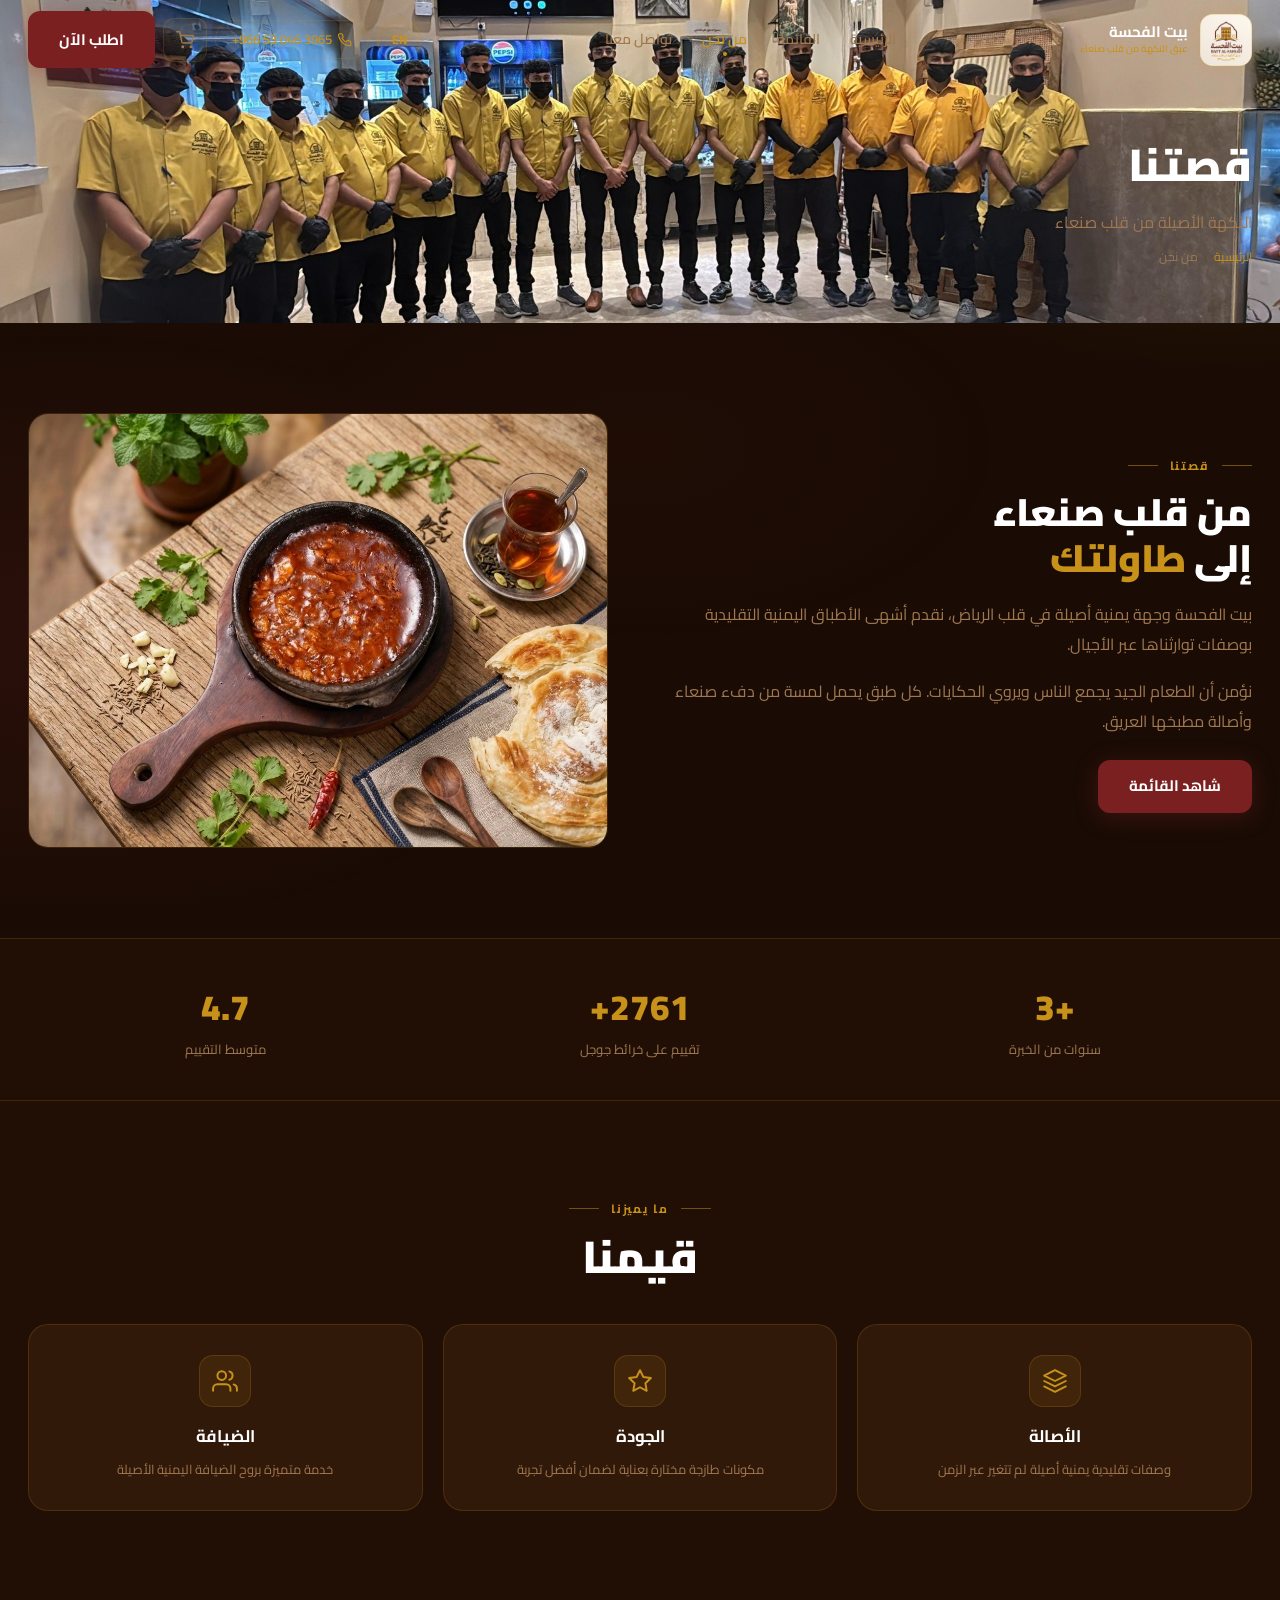
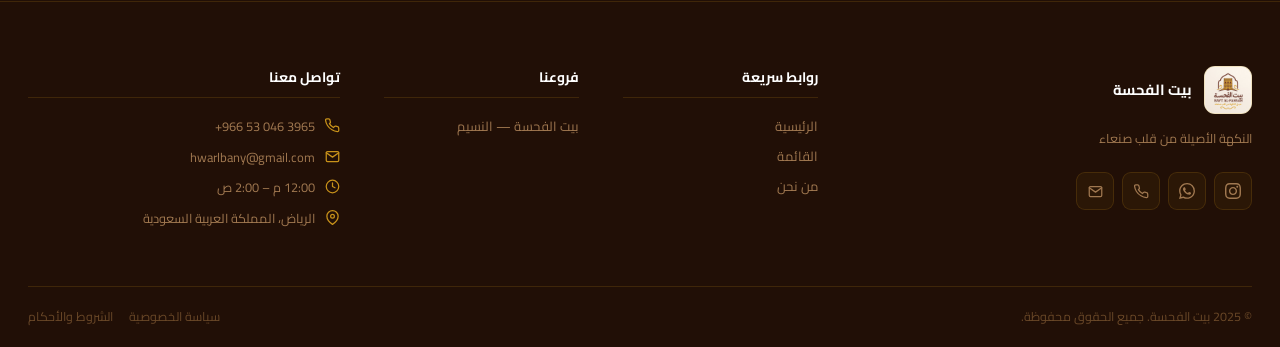
==== commit 229ead14: "Order Now opens cart when items present" ====
--- a/about.html
+++ b/about.html
@@ -39,7 +39,7 @@
         <span class="icon" style="width:18px;height:18px;"><svg viewBox="0 0 24 24" fill="none" stroke="currentColor" stroke-width="2" stroke-linecap="round" stroke-linejoin="round"><circle cx="9" cy="21" r="1"/><circle cx="20" cy="21" r="1"/><path d="M1 1h4l2.68 13.39a2 2 0 002 1.61h9.72a2 2 0 002-1.61L23 6H6"/></svg></span>
         <span class="cart-count" id="cartCount1"></span>
       </button>
-      <a href="menu.html" class="btn btn-primary order-now-btn" id="headerOrderBtn">اطلب الآن</a>
+      <button class="btn btn-primary order-now-btn" id="headerOrderBtn" onclick="window.handleOrderNow()">اطلب الآن</button>
     </div>
 
     <button class="hamburger" id="hamburger" aria-label="القائمة">
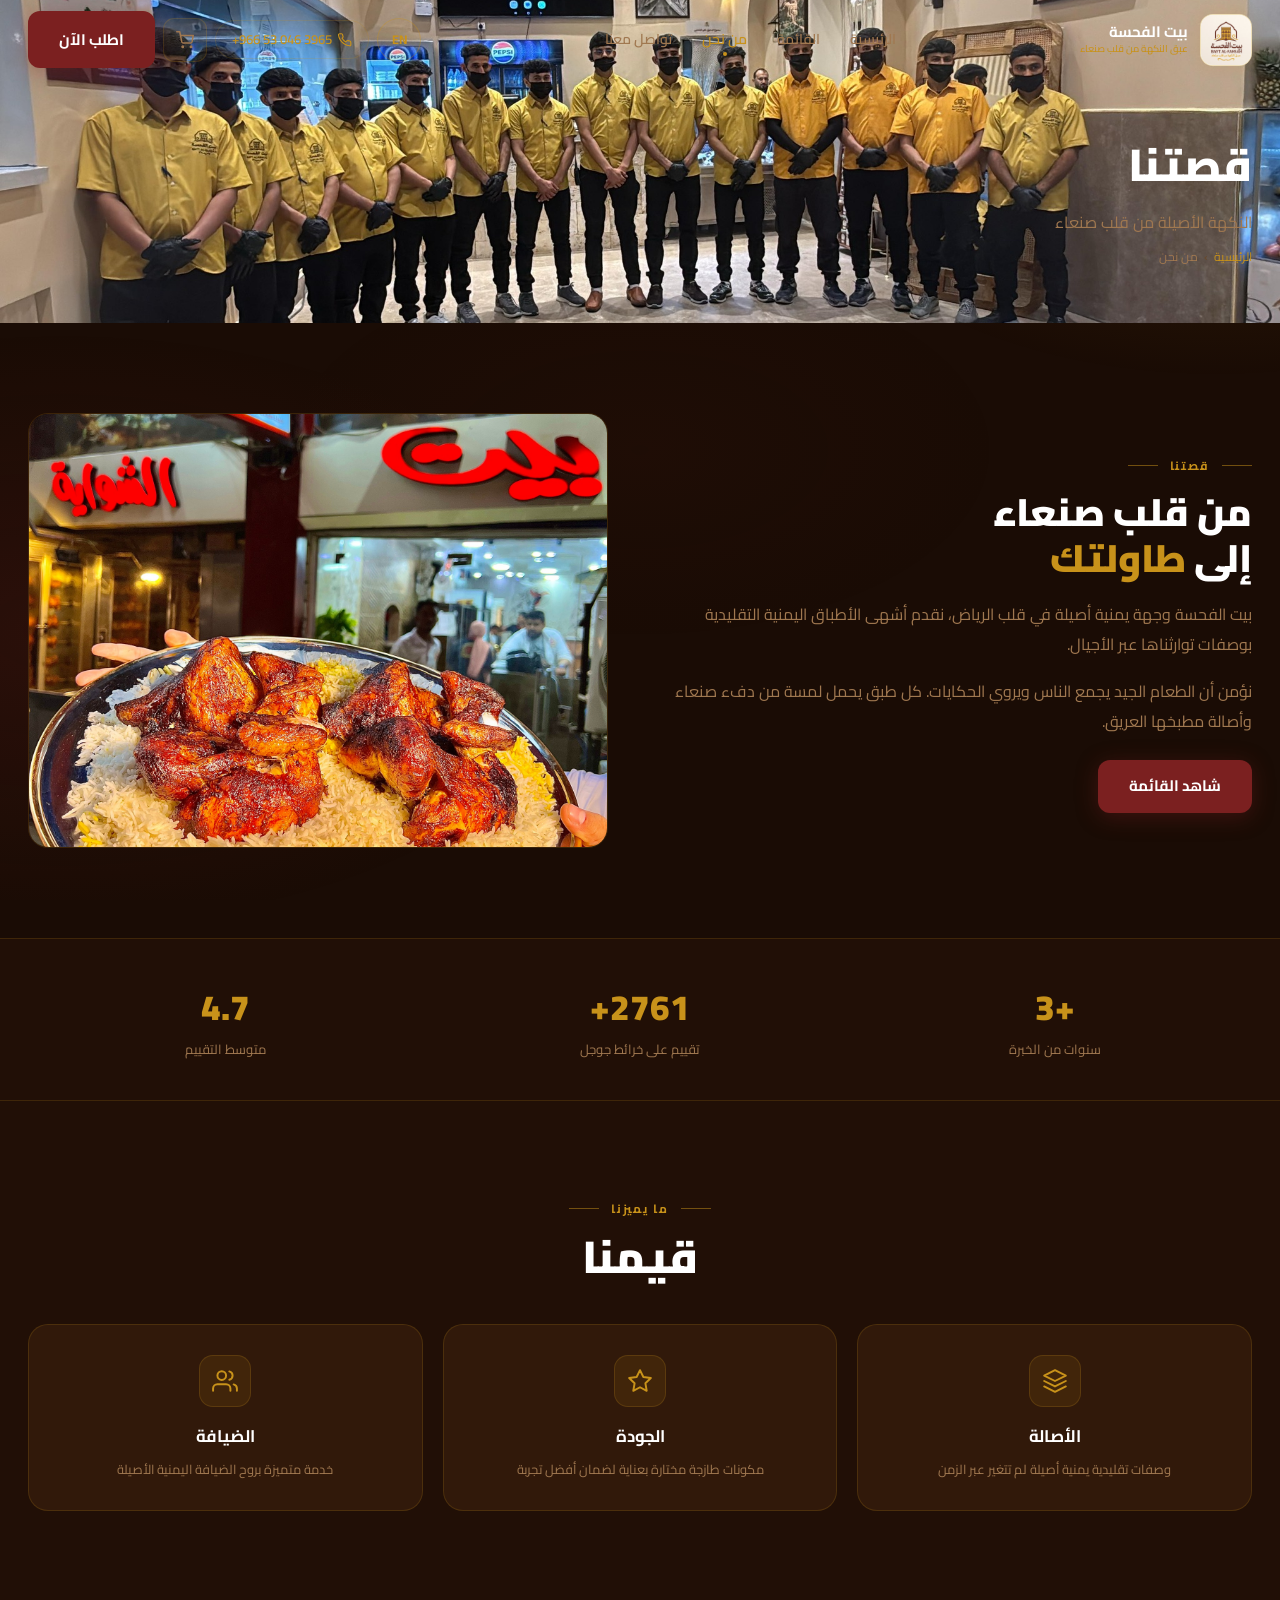
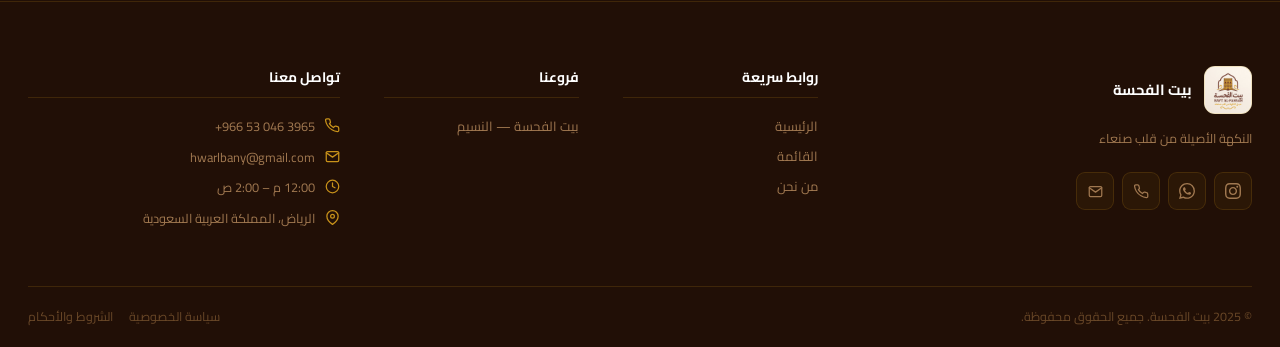
==== commit 70f3702b: "Add chicken dishes + update story image + food photos" ====
--- a/about.html
+++ b/about.html
@@ -92,7 +92,7 @@
       </div>
 
       <div class="about-story-img reveal reveal-delay-2">
-        <img src="photos/%D9%81%D8%AD%D8%B3%D8%A9.jpg" alt="فحسة يمنية">
+        <img src="photos/%D8%A8%D9%8A%D8%AA%20%D8%A7%D9%84%D8%B4%D9%88%D8%A7%D9%8A%D8%A9.jpg" alt="بيت الفحسة">
       </div>
     </div>
   </div>
--- a/css/style.css
+++ b/css/style.css
@@ -905,8 +905,40 @@
   transition: var(--transition); outline: none; resize: none;
 }
 .co-field input:focus, .co-field textarea:focus { border-color: var(--gold); background: var(--card-hover); }
-.co-field input.field-error, .co-field textarea.field-error { border-color: var(--red); background: rgba(123,32,32,0.08); }
+.co-field input.field-error, .co-field textarea.field-error { border-color: var(--red); background: rgba(123,32,32,0.08); box-shadow: 0 0 0 2px rgba(180,30,30,0.25); }
 .co-field input.field-error::placeholder, .co-field textarea.field-error::placeholder { color: var(--red); opacity: 0.7; }
+@keyframes field-shake { 0%,100%{transform:translateX(0)} 20%,60%{transform:translateX(-6px)} 40%,80%{transform:translateX(6px)} }
+.field-shake { animation: field-shake 0.35s ease; }
+
+/* ── Order Success Modal ── */
+.order-success-overlay {
+  position: fixed; inset: 0; z-index: 9999;
+  background: rgba(0,0,0,0.8);
+  display: flex; align-items: center; justify-content: center;
+  padding: 20px;
+  animation: fadeIn .2s ease;
+}
+.order-success-modal {
+  background: var(--card);
+  border: 1px solid var(--gold);
+  border-radius: 16px;
+  padding: 40px 32px;
+  max-width: 380px;
+  width: 100%;
+  text-align: center;
+}
+.success-check {
+  width: 64px; height: 64px;
+  background: #2e7d32;
+  border-radius: 50%;
+  font-size: 2rem;
+  color: #fff;
+  display: flex; align-items: center; justify-content: center;
+  margin: 0 auto 20px;
+}
+.order-success-modal h3 { font-size: 1.3rem; color: var(--gold); margin-bottom: 12px; }
+.order-success-modal p  { color: var(--text-muted); font-size: 0.95rem; line-height: 1.7; margin-bottom: 24px; }
+.order-success-modal .btn { min-width: 120px; }
 .co-field textarea { min-height: 72px; }
 .co-required { color: var(--red); margin-inline-start: 2px; }
 .co-item-row {
